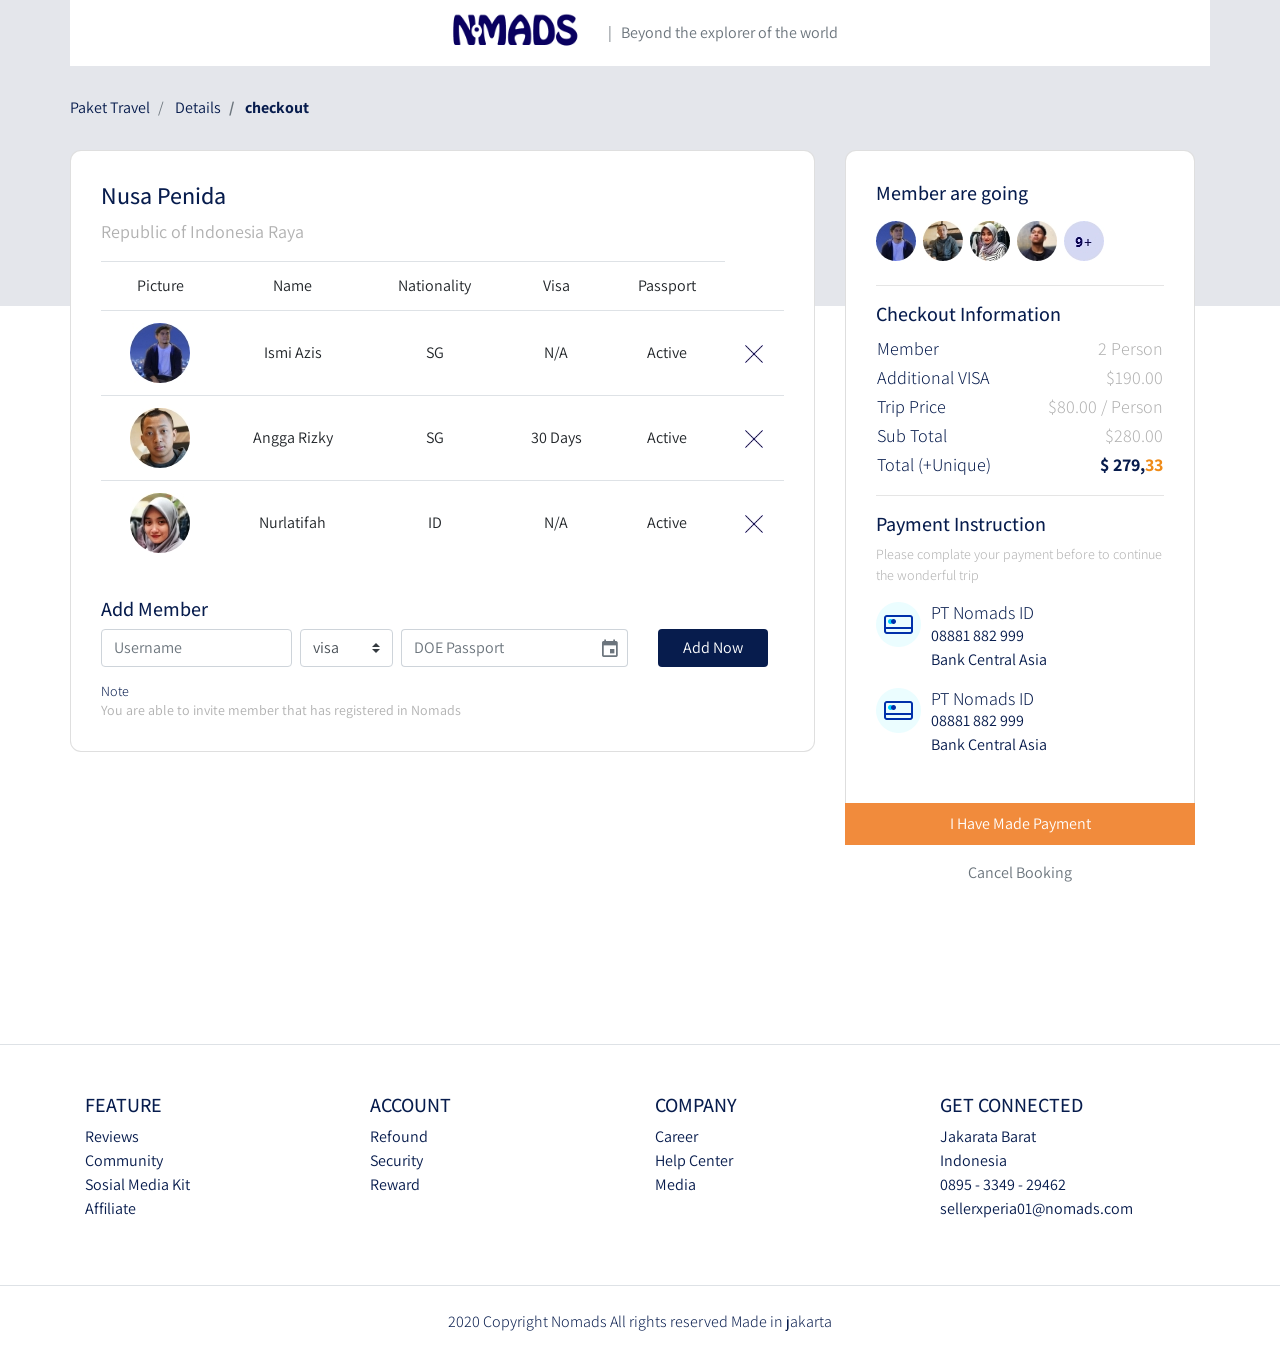
==== checkout.html @ ca906f4d "Template responsive travel dengan bootstrap" ====
<!DOCTYPE html>
<html lang="en">
<head>
    <meta charset="UTF-8">
    <meta name="viewport" content="width=device-width, initial-scale=1.0">
    <title>Document</title>

    <link rel="stylesheet" href="frontend/libraries/bootstrap/css/bootstrap.css">
    <link rel="stylesheet" href="frontend/libraries/xzoom/xzoom.css">
    <link rel="stylesheet" href="frontend/libraries/gijgo/css/gijgo.min.css">
    <link href="https://fonts.googleapis.com/css2?family=Assistant:wght@200;300;400;600;700;800&display=swap" rel="stylesheet">
    <link href="https://fonts.googleapis.com/css2?family=Playfair+Display:ital,wght@0,400;0,500;0,600;0,700;0,800;0,900;1,400;1,500;1,700;1,800;1,900&display=swap" rel="stylesheet">
    <link rel="stylesheet" href="frontend/styles/main.css">


</head>
<body>
   <!--navigasi  -->
    <div class="container">
    	<!-- logo -->
        <nav class="row navbar navbar-expand-lg navbar-light bg-white">
            <div class="navbar-nav ml-auto mr-auto mr-sm-auto mr-lg-0 mr-md-auto">
                <a href="index.html" class="navbar-brand">
                    <img src="frontend/images/Logo.png" alt="">
                </a>
            </div>
            <ul class="navbar-nav mr-auto d-none d-lg-block">
                <li>
                    <span class="text-muted">
                        | &nbsp; Beyond the explorer of the world
                    </span>
                </li>
            </ul>
        </nav>
    </div>
    
    <main>
        <section class="section-details-header"></section>
        <section class="section-details-content">
          <div class="container">
            <div class="row">
              <div class="col p-0">
                 <nav>
                   <ol class="breadcrumb">
                     <li class="breadcrumb-item">
                        Paket Travel
                    </li>
                    <li class="breadcrumb-item">
                        Details
                    </li>
                    <li class="breadcrumb-item active">
                        checkout
                    </li>
                  </ol>    
                </nav>
              </div>
            </div>
            <div class="row">
                <div class="col-lg-8 pl-lg-0">
                    <div class="card card-details">
                        <h1>Nusa Penida</h1>
                        <p>
                            Republic of Indonesia Raya
                        </p>
                        <div class="attendee">
                            <table class="table table-responsive-sm text-center">
                                <thead>
                                    <tr>
                                        <td>Picture</td>
                                        <td>Name</td>
                                        <td>Nationality</td>
                                        <td>Visa</td>
                                        <td>Passport</td>
                                    </tr>
                                </thead>
                                <tbody>
                                    <tr>
                                        <td>
                                            <img src="frontend/images/checkout-1.jpg" height="60">
                                        </td>
                                        <td class="align-middle">
                                            Ismi Azis
                                        </td>
                                        <td class="align-middle">
                                            SG
                                        </td>
                                        <td class="align-middle">
                                            N/A
                                        </td>
                                        <td class="align-middle">
                                            Active
                                        </td>
                                        <td class="align-middle">
                                            <a href="#">
                                                <img src="frontend/images/remove.jpg" >
                                            </a>
                                        </td>
                                    </tr>

                                    <tr>
                                        <td>
                                            <img src="frontend/images/checkout-2.jpg" height="60">
                                        </td>
                                        <td class="align-middle">
                                            Angga Rizky
                                        </td>
                                        <td class="align-middle">
                                            SG
                                        </td>
                                        <td class="align-middle">
                                            30 Days
                                        </td>
                                        <td class="align-middle">
                                            Active
                                        </td>
                                        <td class="align-middle">
                                            <a href="#">
                                                <img src="frontend/images/remove.jpg" >
                                            </a>
                                        </td>
                                    </tr>

                                    <tr>
                                        <td>
                                            <img src="frontend/images/checkout-3.jpg" height="60">
                                        </td>
                                        <td class="align-middle">
                                            Nurlatifah
                                        </td>
                                        <td class="align-middle">
                                            ID
                                        </td>
                                        <td class="align-middle">
                                            N/A
                                        </td>
                                        <td class="align-middle">
                                            Active
                                        </td>
                                        <td class="align-middle">
                                            <a href="#">
                                                <img src="frontend/images/remove.jpg" >
                                            </a>
                                        </td>
                                    </tr>
                                </tbody>
                            </table>
                        </div>
                        <div class="member mt-3">
                            <h2>Add Member</h2>
                            <form  class="form-inline">
                                <label for="inputUsername" class="sr-only">Name</label>
                                <input type="text" class="form-control mb-2 mr-sm-2" id="inputUsername" placeholder="Username">

                                <label for="inputUsername" class="sr-only">Visa</label>
                                <select name="inputVisa" id="inputVisa" class="custom-select mb-2 mr-sm-2">
                                    <option value="visa" selected>visa</option>
                                    <option value="visa">30 Days</option>
                                    <option value="visa">N/A</option>
                                </select>

                                <label for="doePassport" class="sr-only">DOE Passport</label>
                                <div class="input-group mb-2 mr-sm-2">
                                    <input 
                                      type="text"
                                      class="form-control datepicker"
                                      id="doePassport"
                                      placeholder="DOE Passport"
                                    />
                                </div>

                                <button type="submit" class="btn btn-add-now mb-2 px-4"> Add Now</button>
                            </form>
                            <h3 class="mt-2 mb-0">Note</h3>
                            <p class="disclaimer mb-0">You are able to invite member that has registered in Nomads</p>
                        </div>   
                    </div>
                </div>

                <div class="col-lg-4">
                    <div class="card card-details card-right">
                        <h2>Member are going</h2>
                        <div class="members my-2">
                            <img
                                src="frontend/images/member-1.jpg" alt="" class="member-image mr-1"
                            />
                            <img
                                src="frontend/images/member-2.jpg" alt="" class="member-image mr-1"
                            />
                            <img
                                src="frontend/images/member-3.jpg" alt="" class="member-image mr-1"
                            />
                            <img
                                src="frontend/images/member-4.jpg" alt="" class="member-image mr-1"
                            />
                            <img
                                src="frontend/images/member-5.jpg" alt="" class="member-image mr-1"
                            />
                        </div>
                        
                        <hr>
                        <h2>Checkout Information</h2>
                        <table class="trip-informations">
                            <tr>
                                <th width="50%">Member</th>
                                <td width="50%" class="text-right">
                                    2 Person
                                </td>
                            </tr>
                            <tr>
                                <th width="50%">Additional VISA</th>
                                <td width="50%" class="text-right">
                                    $190.00
                                </td>
                            </tr>
                            <tr>
                                <th width="50%">Trip Price</th>
                                <td width="50%" class="text-right">
                                    $80.00 / Person
                                </td>
                            </tr>
                            <tr>
                                <th width="50%">Sub Total</th>
                                <td width="50%" class="text-right">
                                    $280.00
                                </td>
                            </tr>
                            <tr>
                                <th width="50%">Total (+Unique)</th>
                                <td width="50%" class="text-right text-total">
                                    <span class="text-blue">$ 279,</span><span class="text-orange">33</span>
                                </td>
                            </tr>
                        </table>
                        <hr>
                        <h2>Payment Instruction</h2>
                        <p class="payment-intructions">
                            Please complate your payment before to continue the wonderful trip
                        </p>
                        <div class="bank">
                            <div class="bank-item pb-3">
                                <img src="frontend/images/ic_bank.png" alt="" class="bank-image">
                                <div class="description">
                                    <h3>PT Nomads ID</h3>
                                    <p>
                                        08881 882 999
                                        <br>
                                        Bank Central Asia
                                    </p>
                                </div>
                                <div class="clearfix"></div>
                            </div>
                        </div>
                        <div class="bank">
                            <div class="bank-item pb-3">
                                <img src="frontend/images/ic_bank.png" alt="" class="bank-image">
                                <div class="description">
                                    <h3>PT Nomads ID</h3>
                                    <p>
                                        08881 882 999
                                        <br>
                                        Bank Central Asia
                                    </p>
                                </div>
                                <div class="clearfix"></div>
                            </div>
                        </div>
                    </div>
                    <div class="join-container">
                        <a href="success.html" class="btn btn-block btn-join-now mt-3 py-2">
                            I Have Made Payment
                        </a>
                    </div>
                    <div class="text-center mt-3">
                        <a href="details.html" class="text-muted">
                            Cancel Booking
                        </a>
                    </div>
                </div>
            </div>
          </div>
        </section>
        


    </main>

    <footer class="section-footer mt-5 mb-4 border-top">
      <div class="container pt-5 pb-5">
        <div class="row justify-content-center">
          <div class="col-12">
            <div class="row">
              <div class="col-12 col-lg-3">
                <h5>FEATURE</h5>
                <ul class="list-unstyled">
                  <li><a href="#">Reviews</a></li>
                  <li><a href="#">Community</a></li>
                  <li><a href="#">Sosial Media Kit</a></li>
                  <li><a href="#">Affiliate</a></li>
                </ul>
              </div>

              <div class="col-12 col-lg-3">
                <h5>ACCOUNT</h5>
                <ul class="list-unstyled">
                  <li><a href="#">Refound</a></li>
                  <li><a href="#">Security</a></li>
                  <li><a href="#">Reward</a></li>
                </ul>
              </div>

              <div class="col-12 col-lg-3">
                <h5>COMPANY</h5>
                <ul class="list-unstyled">
                  <li><a href="#">Career</a></li>
                  <li><a href="#">Help Center</a></li>
                  <li><a href="#">Media</a></li>
                </ul>
              </div>

              <div class="col-12 col-lg-3">
                <h5>GET CONNECTED</h5>
                <ul class="list-unstyled">
                  <li><a href="#">Jakarata Barat</a></li>
                  <li><a href="#">Indonesia</a></li>
                  <li><a href="#">0895 - 3349 - 29462</a></li>
                  <li><a href="#">sellerxperia01@nomads.com</a></li>
                </ul>
              </div>
            </div>
          </div>
        </div>
      </div>
      <div class="container-fluid">
        <div class="row border-top justify-content-center align-items-center pt-4">
          <div class="col-auto text-grey-500 font-weight-light">
            2020 Copyright Nomads All rights reserved Made in jakarta
          </div>
        </div>
      </div>
    </footer>


    <script src="frontend/libraries/jquery/jquery-3.4.1.min.js"></script>
    <script src="frontend/libraries/bootstrap/js/bootstrap.js"></script>
    <script src="frontend/libraries/retina/retina.min.js"></script>
    <script src="frontend/libraries/xzoom/xzoom.min.js"></script>
    <script src="frontend/libraries/gijgo/js/gijgo.min.js"></script>
    <script>
        $(document).ready(function(){
          $(".xzoom, .xzoom-gallery").xzoom({
              zoomWidth :500,
              title: false,
              tint: '#333',
              xoffset: 15
          });

          $('.datepicker').datepicker({
              uiLibrary: 'bootstrap4',
              icon : {
                  rightIcon: '<img src="frontend/images/icon_date.png"/>'
              }
          });
        });
    </script>
</body>
</html>
---- frontend/libraries/xzoom/xzoom.css ----
/* Compatibility styles for frameworks like bootstrap, foundation e.t.c */
.xzoom-source img, .xzoom-preview img, .xzoom-lens img {
  display: block;
  max-width: none;
  max-height: none;
  -webkit-transition: none;
  -moz-transition: none;
  -o-transition: none;
  transition: none;
}
/* --------------- */

/* xZoom Styles below */
.xzoom-container { 
  display: inline-block;
}

.xzoom-thumbs {
  text-align: center;
  margin-bottom: 10px;
}

.xzoom { 
  -webkit-box-shadow: 0px 0px 5px 0px rgba(0,0,0,0.5);
  -moz-box-shadow: 0px 0px 5px 0px rgba(0,0,0,0.5);
  box-shadow: 0px 0px 5px 0px rgba(0,0,0,0.5);  
}
.xzoom2, .xzoom3, .xzoom4, .xzoom5 {
  -webkit-box-shadow: 0px 0px 5px 0px rgba(0,0,0,0.5);
  -moz-box-shadow: 0px 0px 5px 0px rgba(0,0,0,0.5);
  box-shadow: 0px 0px 5px 0px rgba(0,0,0,0.5);
}

/* Thumbs */
.xzoom-gallery, .xzoom-gallery2, .xzoom-gallery3, .xzoom-gallery4, .xzoom-gallery5 {
  border: 1px solid #cecece;
  margin-left: 5px;
  margin-bottom: 10px;
}

.xzoom-source, .xzoom-hidden {
  display: block;
  position: static;
  float: none;
  clear: both;
}

/* Everything out of border is hidden */
.xzoom-hidden {
  overflow: hidden;
}

/* Preview */
.xzoom-preview {
  border: 1px solid #888;
  background: #2f4f4f;
  box-shadow: -0px -0px 10px rgba(0,0,0,0.50);
}

/* Lens */
.xzoom-lens {
  border: 1px solid #555;
  box-shadow: -0px -0px 10px rgba(0,0,0,0.50);
  cursor: crosshair;
}

/* Loading */
.xzoom-loading {
  background-position: center center;
  background-repeat: no-repeat;
  border-radius: 100%;
  opacity: .7;
  background: url(../images/xloading.gif);
  width: 48px;
  height: 48px;
}

/* Additional class that applied to thumb when it is active */
.xactive {
  -webkit-box-shadow: 0px 0px 3px 0px rgba(74,169,210,1);
  -moz-box-shadow: 0px 0px 3px 0px rgba(74,169,210,1);
  box-shadow: 0px 0px 3px 0px rgba(74,169,210,1); 
  border: 1px solid #4aaad2;
}

/* Caption */
.xzoom-caption {
  position: absolute;
  bottom: -43px;
  left: 0;
  background: #000;
  width: 100%;
  text-align: left;
}

.xzoom-caption span {
  color: #fff;
  font-family: Arial, sans-serif;
  display: block;
  font-size: 0.75em;
  font-weight: bold;
  padding: 10px;
}
---- frontend/libraries/gijgo/css/gijgo.min.css ----
.gj-button-md,.gj-text-align-center{text-align:center}.gj-button-md,.gj-modal{overflow:hidden;outline:0}.gj-button-md,.gj-button-md-group{position:relative;vertical-align:middle}.gj-button,.gj-button-md,.gj-cursor-pointer{cursor:pointer}.gj-button{background-color:#f5f5f5;border:1px solid #ddd;color:#000;border-radius:3px;padding:6px 10px}.gj-unselectable{-webkit-touch-callout:none;-webkit-user-select:none;-khtml-user-select:none;-moz-user-select:none;-ms-user-select:none;user-select:none}.gj-row{display:-webkit-box;display:-ms-flexbox;display:flex;-ms-flex-wrap:wrap;flex-wrap:wrap}.gj-margin-left-5{margin-left:5px}.gj-margin-left-10{margin-left:10px}.gj-width-full{width:100%}.gj-font-size-16{font-size:16px}.gj-hidden{display:none}.gj-button-md{background:0 0;border:none;border-radius:2px;color:rgba(0,0,0,.87);height:36px;margin:0;min-width:64px;padding:0 16px;display:inline-block;font-family:Roboto,Helvetica,Arial,sans-serif;font-size:1rem;font-weight:500;text-transform:uppercase;letter-spacing:0;will-change:box-shadow;transition:box-shadow .2s cubic-bezier(.4,0,1,1),background-color .2s cubic-bezier(.4,0,.2,1),color .2s cubic-bezier(.4,0,.2,1);text-decoration:none;line-height:36px;-webkit-user-select:none;-moz-user-select:none;-ms-user-select:none;user-select:none}.gj-button-md:hover{background-color:rgba(158,158,158,.2)}.gj-button-md:disabled{color:rgba(0,0,0,.26);background:0 0}.gj-button-md .gj-icon,.gj-button-md .material-icons{vertical-align:middle}.gj-button-md.gj-button-md-icon{width:24px;height:31px;min-width:24px;padding:0;display:table}ul.gj-list-bootstrap li [data-role=image],ul.gj-list-md li [data-role=checkbox],ul.gj-list-md li [data-role=image]{height:24px;width:24px}.gj-button-md.gj-button-md-icon .gj-icon,.gj-button-md.gj-button-md-icon .material-icons{display:table-cell;margin-right:0;width:24px;height:24px}.gj-button-md.active{background-color:rgba(158,158,158,.4)}.gj-button-md-group{display:inline-block}.gj-textbox-md{border:none;border-bottom:1px solid rgba(0,0,0,.42);display:block;font-family:Helvetica,Arial,sans-serif;font-size:16px;line-height:16px;padding:4px 0;margin:0;width:100%;background:0 0;text-align:left;color:rgba(0,0,0,.87)}.gj-textbox-md:active,.gj-textbox-md:focus{border-bottom:2px solid rgba(0,0,0,.42);outline:0}.gj-textbox-md::placeholder{color:#8e8e8e}.gj-textbox-md:-ms-input-placeholder{color:#8e8e8e}.gj-textbox-md::-ms-input-placeholder{color:#8e8e8e}.gj-md-spacer-24{min-width:24px;width:24px;display:inline-block}.gj-md-spacer-32{min-width:32px;width:32px;display:inline-block}.gj-modal{position:fixed;top:0;right:0;bottom:0;left:0;z-index:1203;display:none;-webkit-overflow-scrolling:touch;background-color:rgba(0,0,0,.54118);transition:.2s ease opacity;will-change:opacity}ul.gj-list li [data-role=wrapper]{display:table;width:100%}ul.gj-list li [data-role=checkbox],ul.gj-list li [data-role=image]{display:table-cell;vertical-align:middle;text-align:center}ul.gj-list li [data-role=display]{display:table-cell;vertical-align:middle;cursor:pointer}ul.gj-list li [data-role=display]:empty:before{content:"\200b"}ul.gj-list-bootstrap{padding-left:0;margin-bottom:0}ul.gj-list-bootstrap li{padding:0}ul.gj-list-bootstrap li [data-role=wrapper]{padding:0 10px}ul.gj-list-bootstrap li [data-role=checkbox]{width:24px;padding:3px}ul.gj-list-bootstrap li [data-role=display]{padding:8px 0 8px 4px}.list-group-item.active ul li,.list-group-item.active:focus ul li,.list-group-item.active:hover ul li{text-shadow:none;color:initial}ul.gj-list-md{padding:0;list-style:none;line-height:24px;letter-spacing:0;color:#616161}.gj-picker-md,ul.gj-list-md li{font-family:Roboto,Helvetica,Arial,sans-serif;font-size:16px;font-weight:400;letter-spacing:.04em;line-height:1}ul.gj-list-md li{display:list-item;list-style-type:none;padding:0;min-height:unset;box-sizing:border-box;align-items:center;cursor:default;overflow:hidden;-webkit-flex-direction:row;-ms-flex-direction:row;flex-direction:row;-webkit-flex-wrap:nowrap;-ms-flex-wrap:nowrap;flex-wrap:nowrap}ul.gj-list-md li [data-role=display]{padding:8px 0 8px 5px;order:0;flex-grow:2;text-decoration:none;box-sizing:border-box;align-items:center;text-align:left;color:rgba(0,0,0,.87)}ul.gj-list-md li.disabled>[data-role=wrapper]>[data-role=display]{color:#9E9E9E}.gj-list-md-active{background:#e0e0e0;color:#3f51b5}.gj-picker{position:absolute;z-index:1203;background-color:#fff}.gj-picker .selected{color:#fff}.gj-picker-md{color:rgba(0,0,0,.87);border:1px solid #E0E0E0}.gj-modal .gj-picker-md{border:0}.gj-picker-md [role=header]{color:rgba(255,255,255,.54);display:flex;background:#2196f3;align-items:baseline;user-select:none;justify-content:center}.gj-picker-md [role=footer]{float:right;padding:10px}.gj-picker-md [role=footer] button.gj-button-md{color:#2196f3;font-weight:700;font-size:13px}.gj-picker-bootstrap{border:1px solid #E0E0E0}.gj-picker-bootstrap .selected{color:#888}.gj-picker-bootstrap [role=header]{background:#eee;color:#AAA}@font-face{font-family:gijgo-material;src:url(../fonts/gijgo-material.eot?235541);src:url(../fonts/gijgo-material.eot?235541#iefix) format('embedded-opentype'),url(../fonts/gijgo-material.ttf?235541) format('truetype'),url(../fonts/gijgo-material.woff?235541) format('woff'),url(../fonts/gijgo-material.svg?235541#gijgo-material) format('svg');font-weight:400;font-style:normal}.gj-icon{font-family:gijgo-material!important;font-size:24px;speak:none;font-style:normal;font-weight:400;font-variant:normal;text-transform:none;line-height:1;letter-spacing:0;-webkit-font-feature-settings:"liga";-moz-font-feature-settings:"liga=1";-moz-font-feature-settings:"liga";-ms-font-feature-settings:"liga" 1;font-feature-settings:"liga";-webkit-font-variant-ligatures:discretionary-ligatures;font-variant-ligatures:discretionary-ligatures;-webkit-font-smoothing:antialiased;-moz-osx-font-smoothing:grayscale}.gj-icon.undo:before{content:"\e900"}.gj-icon.vertical-align-top:before{content:"\e901"}.gj-icon.vertical-align-center:before{content:"\e902"}.gj-icon.vertical-align-bottom:before{content:"\e903"}.gj-icon.arrow-dropup:before{content:"\e904"}.gj-icon.clock:before{content:"\e905"}.gj-icon.refresh:before{content:"\e906"}.gj-icon.last-page:before{content:"\e907"}.gj-icon.first-page:before{content:"\e908"}.gj-icon.cancel:before{content:"\e909"}.gj-icon.clear:before{content:"\e90a"}.gj-icon.check-circle:before{content:"\e90b"}.gj-icon.delete:before{content:"\e90c"}.gj-icon.arrow-upward:before{content:"\e90d"}.gj-icon.arrow-forward:before{content:"\e90e"}.gj-icon.arrow-downward:before{content:"\e90f"}.gj-icon.arrow-back:before{content:"\e910"}.gj-icon.list-numbered:before{content:"\e911"}.gj-icon.list-bulleted:before{content:"\e912"}.gj-icon.indent-increase:before{content:"\e913"}.gj-icon.indent-decrease:before{content:"\e914"}.gj-icon.redo:before{content:"\e915"}.gj-icon.align-right:before{content:"\e916"}.gj-icon.align-left:before{content:"\e917"}.gj-icon.align-justify:before{content:"\e918"}.gj-icon.align-center:before{content:"\e919"}.gj-icon.strikethrough:before{content:"\e91a"}.gj-icon.italic:before{content:"\e91b"}.gj-icon.underlined:before{content:"\e91c"}.gj-icon.bold:before{content:"\e91d"}.gj-icon.arrow-dropdown:before{content:"\e91e"}.gj-icon.done:before{content:"\e91f"}.gj-icon.pencil:before{content:"\e920"}.gj-icon.minus:before{content:"\e921"}.gj-icon.plus:before{content:"\e922"}.gj-icon.chevron-up:before{content:"\e923"}.gj-icon.chevron-right:before{content:"\e924"}.gj-icon.chevron-down:before{content:"\e925"}.gj-icon.chevron-left:before{content:"\e926"}.gj-icon.event:before{content:"\e927"}.gj-draggable{cursor:move}.gj-resizable-handle{position:absolute;font-size:.1px;display:block;-ms-touch-action:none;touch-action:none;z-index:1203}.gj-dialog-bootstrap [data-role=title],.gj-dialog-bootstrap4 [data-role=title]{display:inline}.gj-dialog-bootstrap,.gj-dialog-bootstrap4,.gj-dialog-md{z-index:1202;overflow:hidden}.gj-resizable-n{cursor:n-resize;height:7px;width:100%;top:-5px;left:0}.gj-resizable-e{cursor:e-resize;width:7px;right:-5px;top:0;height:100%}.gj-resizable-s{cursor:s-resize;height:7px;width:100%;bottom:-5px;left:0}.gj-resizable-w{cursor:w-resize;width:7px;left:-5px;top:0;height:100%}.gj-resizable-se{cursor:se-resize;width:12px;height:12px;right:1px;bottom:1px}.gj-resizable-sw{cursor:sw-resize;width:9px;height:9px;left:-5px;bottom:-5px}.gj-resizable-nw{cursor:nw-resize;width:9px;height:9px;left:-5px;top:-5px}.gj-resizable-ne{cursor:ne-resize;width:9px;height:9px;right:-5px;top:-5px}.gj-dialog-footer{position:absolute;bottom:0;width:100%;margin-top:0}.gj-dialog-scrollable [data-role=body]{overflow-x:hidden;overflow-y:scroll}.gj-dialog-bootstrap [data-role=close]{line-height:1.42857143}.gj-dialog-bootstrap4 [data-role=close]{line-height:1.5}.gj-dialog-md{background-color:#FFF;border:none;box-shadow:0 11px 15px -7px rgba(0,0,0,.2),0 24px 38px 3px rgba(0,0,0,.14),0 9px 46px 8px rgba(0,0,0,.12);box-sizing:border-box;position:relative;display:-webkit-box;display:-webkit-flex;display:-ms-flexbox;display:flex;-webkit-box-orient:vertical;-webkit-box-direction:normal;-webkit-flex-direction:column;-ms-flex-direction:column;flex-direction:column;-webkit-background-clip:padding-box;background-clip:padding-box;outline:0}.gj-dialog-md-header{padding:24px 24px 0;font-family:Roboto,Helvetica,Arial,sans-serif}.gj-dialog-md-title{margin:0;font-weight:400;display:inline;line-height:28px;font-size:20px}.gj-dialog-md-close{-webkit-appearance:none;padding:0;cursor:pointer;background:0 0;border:0;float:right;line-height:28px;font-size:28px}.gj-dialog-md-body{padding:20px 24px 24px;color:rgba(0,0,0,.54);font-family:Helvetica,Arial,sans-serif;font-size:14px;font-weight:400;line-height:20px}.gj-dialog-md-footer{padding:8px 8px 8px 24px;display:-webkit-flex;display:-ms-flexbox;display:flex;-webkit-flex-direction:row-reverse;-ms-flex-direction:row-reverse;flex-direction:row-reverse;-webkit-flex-wrap:wrap;-ms-flex-wrap:wrap;flex-wrap:wrap;box-sizing:border-box}.gj-dialog-md-footer>:first-child{margin-right:0}.gj-dialog-md-footer>*{margin-right:8px;height:36px}DIV.gj-grid-wrapper{margin:auto;position:relative;clear:both;z-index:1}TABLE.gj-grid{margin:auto;border-collapse:collapse;width:100%;table-layout:fixed}TABLE.gj-grid THEAD TH [data-role=selectAll]{margin:auto}table.gj-grid-bootstrap thead th [data-role=sorticon],table.gj-grid-md thead th [data-role=sorticon]{margin-left:5px}TABLE.gj-grid THEAD TH [data-role=title],TABLE.gj-grid THEAD TH [data-role=sorticon]{display:inline-block}TABLE.gj-grid THEAD TH{overflow:hidden;text-overflow:ellipsis}TABLE.gj-grid.autogrow-header-row THEAD TH{overflow:auto;text-overflow:initial;white-space:pre-wrap;-ms-word-break:break-word;word-break:break-word}TABLE.gj-grid>tbody>tr>td{overflow:hidden;position:relative}table.gj-grid tbody div[data-role=display]{vertical-align:middle;text-indent:0;white-space:pre-wrap;-ms-word-break:break-word;word-break:break-word}table.gj-grid.fixed-body-rows tbody div[data-role=display]{overflow:hidden;text-overflow:ellipsis;white-space:nowrap;-ms-word-break:initial;word-break:initial}table.gj-grid tfoot DIV[data-role=display]{vertical-align:middle;text-indent:0;display:flex}TABLE.gj-grid .fa{padding:2px}TABLE.gj-grid>tbody>tr>td>div{padding:2px;overflow:hidden}DIV.gj-grid-wrapper DIV.gj-grid-loading-cover{background:#BBB;opacity:.5;position:absolute;vertical-align:middle}DIV.gj-grid-wrapper DIV.gj-grid-loading-text{position:absolute;font-weight:700}table.gj-grid-bootstrap thead th{background-color:#f5f5f5;vertical-align:middle}table.gj-grid-bootstrap thead th [data-role=sorticon] i.gj-icon,table.gj-grid-bootstrap thead th [data-role=sorticon] i.material-icons{position:absolute;font-size:20px;top:15px}table.gj-grid-bootstrap tbody tr td div[data-role=display]{padding:0}.gj-grid-bootstrap-4 .gj-checkbox-bootstrap{display:inline-block;padding-top:2px}.gj-grid-bootstrap-4 tbody tr.active{background-color:rgba(0,0,0,.075)}.gj-grid-md{position:relative;border:1px solid #e0e0e0;border-collapse:collapse;white-space:nowrap;font-size:13px;font-family:Roboto,Helvetica,Arial,sans-serif;background-color:#fff}.gj-grid-md td:first-of-type,.gj-grid-md th:first-of-type{padding-left:24px}.gj-grid-md td,.gj-grid-md th{padding:12px 18px;position:relative;box-sizing:border-box}.gj-grid-md th{vertical-align:bottom;font-weight:700;line-height:31px;letter-spacing:0;height:56px;font-size:12px;color:rgba(0,0,0,.54);text-align:right}.gj-grid-md td{height:48px;border-top:1px solid #e0e0e0;border-bottom:1px solid #e0e0e0;text-align:left;color:rgba(0,0,0,.87)}.gj-grid-bootstrap tbody tr.gj-grid-top-border td,.gj-grid-md tbody tr.gj-grid-top-border td{border-top:2px solid #777}.gj-grid-bootstrap tbody tr.gj-grid-bottom-border td,.gj-grid-md tbody tr.gj-grid-bottom-border td{border-bottom:2px solid #777}.gj-grid-md tbody tr{position:relative;height:48px;transition-duration:.28s;transition-timing-function:cubic-bezier(.4,0,.2,1);transition-property:background-color}.gj-grid-md tbody tr:hover{background-color:#EEE}.gj-grid-md tbody tr.gj-grid-md-select{background-color:#F5F5F5}table.gj-grid-md thead th [data-role=sorticon] i.gj-icon,table.gj-grid-md thead th [data-role=sorticon] i.material-icons{position:absolute;font-size:16px;top:19px}table.gj-grid-md thead th.gj-grid-select-all{padding-bottom:3px}@media only all{td.display-1120,td.display-320,td.display-480,td.display-640,td.display-800,td.display-960,th.display-1120,th.display-320,th.display-480,th.display-640,th.display-800,th.display-960{display:none}}@media screen and (min-width:20em){TABLE.gj-grid-bootstrap td.display-320,TABLE.gj-grid-bootstrap th.display-320{display:table-cell}}@media screen and (min-width:30em){TABLE.gj-grid-bootstrap td.display-480,TABLE.gj-grid-bootstrap th.display-480{display:table-cell}}@media screen and (min-width:40em){TABLE.gj-grid-bootstrap td.display-640,TABLE.gj-grid-bootstrap th.display-640{display:table-cell}}@media screen and (min-width:50em){TABLE.gj-grid-bootstrap td.display-800,TABLE.gj-grid-bootstrap th.display-800{display:table-cell}}@media screen and (min-width:60em){TABLE.gj-grid-bootstrap td.display-960,TABLE.gj-grid-bootstrap th.display-960{display:table-cell}}@media screen and (min-width:70em){TABLE.gj-grid-bootstrap td.display-1120,TABLE.gj-grid-bootstrap th.display-1120{display:table-cell}}.gj-grid-md tfoot tr th{padding-right:14px}.gj-grid-md tfoot tr[data-role=pager] .gj-grid-mdl-pager-label{padding-left:5px;padding-right:5px}.gj-grid-md tfoot tr[data-role=pager] .gj-dropdown-md{margin-left:12px}.gj-grid-md tfoot tr[data-role=pager] .gj-dropdown-md [role=presenter]{font-size:12px;font-weight:700;color:rgba(0,0,0,.54)}.gj-grid-md tfoot tr[data-role=pager] .gj-dropdown-md [role=presenter] [role=display]{text-align:right}.gj-grid-md tfoot tr[data-role=pager] .gj-grid-md-limit-select{margin-left:10px;font-size:12px;font-weight:700;color:rgba(0,0,0,.54)}.gj-grid-bootstrap tfoot tr[data-role=pager] th{line-height:30px;background-color:#f5f5f5}.gj-grid-bootstrap tfoot tr[data-role=pager] th>div>button,.gj-grid-bootstrap tfoot tr[data-role=pager] th>div>div{margin-right:5px}.gj-grid-bootstrap-4 tfoot tr[data-role=pager] th>div button{height:34px}.gj-grid-bootstrap-4 tfoot tr[data-role=pager] th div .gj-dropdown-bootstrap-4 .gj-dropdown-expander-mi .gj-icon{top:5px}.gj-grid-bootstrap-3 tfoot tr[data-role=pager] th>div>input{margin-right:5px;width:40px;text-align:right;display:inline-block;font-weight:700}.gj-grid-bootstrap-4 tfoot tr[data-role=pager] th>div>div.input-group{width:40px}.gj-grid-bootstrap-4 tfoot tr[data-role=pager] th>div>div.input-group input{text-align:right;font-weight:700;height:34px;padding-top:2px;padding-bottom:6px}.gj-grid-bootstrap tfoot tr[data-role=pager] th>div>select{display:inline-block;margin-right:5px;width:60px}.gj-grid-bootstrap tfoot tr[data-role=pager] th .gj-dropdown-bootstrap .gj-list-bootstrap [data-role=display]{line-height:14px}.gj-grid-bootstrap tfoot tr[data-role=pager] th .gj-dropdown-bootstrap [role=presenter] [role=display]{font-weight:700}.gj-grid-bootstrap tfoot tr[data-role=pager] th .gj-dropdown-bootstrap-3 [role=presenter]{padding:2px 8px}.gj-grid-bootstrap tfoot tr[data-role=pager] th .gj-dropdown-bootstrap-4 [role=presenter]{padding:1px 8px}.gj-grid thead tr th div.gj-grid-column-resizer-wrapper{position:relative;width:100%;height:0;top:0;left:0;padding:0}span.gj-grid-column-resizer{position:absolute;right:0;width:10px;top:-100px;height:300px;z-index:1203;cursor:e-resize}.gj-grid-resize-cursor{cursor:e-resize}.gj-grid-md tbody tr td.gj-grid-left-border,.gj-grid-md thead tr th.gj-grid-left-border{border-left:3px solid #777}.gj-grid-md tbody tr td.gj-grid-right-border,.gj-grid-md thead tr th.gj-grid-right-border{border-right:3px solid #777}.gj-grid-bootstrap tbody tr td.gj-grid-left-border,.gj-grid-bootstrap thead tr th.gj-grid-left-border{border-left:5px solid #ddd}.gj-grid-bootstrap tbody tr td.gj-grid-right-border,.gj-grid-bootstrap thead tr th.gj-grid-right-border{border-right:5px solid #ddd}.gj-dirty{position:absolute;top:0;left:0;border-style:solid;border-width:3px;border-color:red transparent transparent red;padding:0;overflow:hidden;vertical-align:top}.gj-grid-md tbody tr td.gj-grid-management-column{padding:3px}.gj-grid-md tbody tr td[data-mode=edit]{padding:0 18px}.gj-grid-bootstrap tbody tr td[data-mode=edit],.gj-grid-bootstrap tbody tr td[data-mode=edit] [data-role=edit],.gj-grid-md tbody .gj-dropdown-md [role=presenter] [role=display]{padding:0}.gj-grid-bootstrap-3 tbody tr td.gj-grid-management-column{padding:3px}.gj-grid-bootstrap-3 tbody tr td[data-mode=edit]{height:38px}.gj-grid-bootstrap-3 tbody tr td[data-mode=edit] [data-role=edit] input[type=text]{height:37px;padding:8px}.gj-grid-bootstrap-3 tbody tr td[data-mode=edit] .gj-dropdown-bootstrap [role=presenter]{border:0;border-radius:0;height:37px;padding-left:8px}.gj-grid-bootstrap-3 tbody tr td[data-mode=edit] .gj-datepicker-bootstrap{height:37px}.gj-grid-bootstrap-3 tbody tr td[data-mode=edit] .gj-datepicker-bootstrap [role=input]{height:37px;border:0;border-radius:0}.gj-grid-bootstrap-3 tbody tr td[data-mode=edit] .gj-datepicker-bootstrap [role=right-icon]{border:0;border-radius:0}.gj-grid-bootstrap-3 tbody tr td[data-mode=edit] .gj-checkbox-bootstrap{display:inline-block;padding-top:10px;height:32px}.gj-grid-bootstrap-4 tbody tr td.gj-grid-management-column{padding:6px}.gj-grid-bootstrap-4 tbody tr td[data-mode=edit] [data-role=edit] input[type=text]{height:48px;padding-left:12px}.gj-grid-bootstrap-4 tbody tr td[data-mode=edit] .gj-dropdown-bootstrap [role=presenter]{border:0;border-radius:0;height:48px;padding-left:12px;font-family:-apple-system,system-ui,BlinkMacSystemFont,"Segoe UI",Roboto,"Helvetica Neue",Arial,sans-serif}.gj-grid-bootstrap-4 tbody tr td[data-mode=edit] .gj-dropdown-bootstrap-4 [role=expander].gj-dropdown-expander-mi .gj-icon,.gj-grid-bootstrap-4 tbody tr td[data-mode=edit] .gj-dropdown-bootstrap-4 [role=expander].gj-dropdown-expander-mi .material-icons{top:13px}.gj-grid-bootstrap-4 tbody tr td[data-mode=edit] .gj-datepicker-bootstrap{height:48px}.gj-grid-bootstrap-4 tbody tr td[data-mode=edit] .gj-datepicker-bootstrap [role=input]{height:48px;border:0;border-radius:0}.gj-grid-bootstrap-4 tbody tr td[data-mode=edit] .gj-datepicker-bootstrap [role=right-icon]{background-color:#fff}.gj-grid-bootstrap-4 tbody tr td[data-mode=edit] .gj-datepicker-bootstrap [role=right-icon] button{border:0;border-radius:0;width:43px;position:relative}.gj-grid-bootstrap-4 tbody tr td[data-mode=edit] .gj-datepicker-bootstrap [role=right-icon] .gj-icon,.gj-grid-bootstrap-4 tbody tr td[data-mode=edit] .gj-datepicker-bootstrap [role=right-icon] .material-icons{top:13px;left:10px;font-size:24px}.gj-grid-bootstrap-4 tbody tr td[data-mode=edit] .gj-checkbox-bootstrap{display:inline-block;padding-top:15px;height:42px}.gj-grid-md thead tr[data-role=filter] th{border-top:1px solid #e0e0e0}div.gj-grid-wrapper div.gj-grid-bootstrap-toolbar{background-color:#f5f5f5;padding:8px;font-weight:700;border:1px solid #ddd}div.gj-grid-wrapper div.gj-grid-bootstrap-4-toolbar{background-color:#f5f5f5;padding:12px;font-weight:700;border:1px solid #ddd}div.gj-grid-wrapper div.gj-grid-md-toolbar{font-weight:700;font-size:24px;font-family:Helvetica,Arial,sans-serif;background-color:#fff;border-top:1px solid #e0e0e0;border-left:1px solid #e0e0e0;border-right:1px solid #e0e0e0;border-bottom:0;border-collapse:collapse;padding:0 18px;line-height:56px}.gj-checkbox-bootstrap,.gj-checkbox-md{min-width:0;font-weight:400;text-align:center;position:relative}table.gj-grid-scrollable tbody{overflow-y:auto;overflow-x:hidden;display:block}table.gj-grid-md.gj-grid-scrollable{border-bottom:0}table.gj-grid-md.gj-grid-scrollable tbody{border-right:1px solid #e0e0e0;border-bottom:1px solid #e0e0e0}table.gj-grid-md.gj-grid-scrollable tfoot{border-bottom:1px solid #e0e0e0}table.gj-grid-bootstrap.gj-grid-scrollable{border-bottom:0}table.gj-grid-bootstrap.gj-grid-scrollable tbody{border-right:1px solid #ddd;border-bottom:1px solid #ddd}table.gj-grid-bootstrap.gj-grid-scrollable tbody tr[data-role=row]:first-child td{border-top:0}table.gj-grid-bootstrap.gj-grid-scrollable tbody tr[data-role=row] td:first-child{border-left:0}table.gj-grid-bootstrap.gj-grid-scrollable tbody tr[data-role=row] td:last-child{border-right:0}table.gj-grid-bootstrap.gj-grid-scrollable tfoot{border-bottom:1px solid #ddd}ul.gj-list li [data-role=spacer]{display:table-cell}ul.gj-list li [data-role=expander]{display:table-cell;vertical-align:middle;text-align:center;cursor:pointer}[data-type=tree] ul li [data-role=expander].gj-tree-font-awesome-expander,[data-type=tree] ul li [data-role=expander].gj-tree-glyphicons-expander,[data-type=tree] ul li [data-role=expander].gj-tree-material-icons-expander{width:24px}[data-type=tree] ul li [data-role=expander].gj-tree-glyphicons-expander .glyphicon{top:4px;height:24px}.gj-tree-bootstrap-3 ul.gj-list-bootstrap li{border:0;border-radius:0;color:#333}.gj-tree-bootstrap-3 ul.gj-list-bootstrap li.active{color:#fff}.gj-tree-bootstrap-3 ul.gj-list-bootstrap li.disabled{color:#777;background-color:#eee}.gj-tree-bootstrap-4 ul.gj-list-bootstrap li{border:0;border-radius:0;color:#212529}.gj-tree-bootstrap-4 ul.gj-list-bootstrap li.active{color:#fff}.gj-tree-bootstrap-4 ul.gj-list-bootstrap li.disabled{color:#868e96}.gj-tree-bootstrap-4 ul.gj-list-bootstrap li ul.gj-list-bootstrap{width:100%}.gj-tree-bootstrap-border ul.gj-list-bootstrap li{border:1px solid #ddd}.gj-tree-bootstrap-border ul.gj-list-bootstrap li ul.gj-list-bootstrap li{border-left:0;border-right:0}.gj-tree-bootstrap-border ul.gj-list-bootstrap li:first-child{border-top-left-radius:4px;border-top-right-radius:4px}.gj-tree-bootstrap-border ul.gj-list-bootstrap li:last-child{border-bottom-left-radius:4px;border-bottom-right-radius:4px}.gj-tree-bootstrap-border ul.gj-list-bootstrap li ul.gj-list-bootstrap li:first-child{border-top-left-radius:0;border-top-right-radius:0}.gj-tree-bootstrap-border ul.gj-list-bootstrap li ul.gj-list-bootstrap li:last-child{border-bottom:0;border-bottom-left-radius:0;border-bottom-right-radius:0}ul.gj-list-bootstrap li [data-role=expander].gj-tree-material-icons-expander{padding-top:8px;padding-bottom:4px}.gj-tree-drag-el,.gj-tree-drag-el li{padding:0;margin:0}ul.gj-list-bootstrap li [data-role=expander].gj-tree-material-icons-expander .gj-icon{width:24px;height:24px}ul.gj-list-md li.disabled>[data-role=wrapper]>[data-role=expander]{color:#9E9E9E}.gj-tree-md-border ul.gj-list-md li{border:1px solid #616161;margin-bottom:-1px}.gj-tree-md-border ul.gj-list-md li ul.gj-list-md li{border-left:0;border-right:0}.gj-tree-md-border ul.gj-list-md li ul.gj-list-md li:last-child{border-bottom:0}.gj-tree-drop-above{border-top:1px solid #000}.gj-tree-bootstrap-3 ul.gj-list-bootstrap li [data-role=wrapper].drop-above,.gj-tree-bootstrap-4 ul.gj-list-bootstrap li [data-role=wrapper].drop-above{border-top:2px solid #000}.gj-tree-drop-below{border-bottom:1px solid #000}.gj-tree-bootstrap-3 ul.gj-list-bootstrap li [data-role=wrapper].drop-below,.gj-tree-bootstrap-4 ul.gj-list-bootstrap li [data-role=wrapper].drop-below{border-bottom:2px solid #000}.gj-tree-drag-el{z-index:1203}.gj-tree-drag-el [data-role=wrapper]{cursor:move;display:table}.gj-tree-drag-el [data-role=indicator]{width:14px;padding:0 3px;display:table-cell;vertical-align:middle;text-align:center}.gj-tree-bootstrap-drag-el li.list-group-item{border:0;background:unset}.gj-tree-bootstrap-drag-el [data-role=indicator],.gj-tree-md-drag-el [data-role=indicator]{width:24px;height:24px;padding:0}.gj-checkbox-bootstrap{font-size:0;margin:0;width:18px;height:18px;display:inline}.gj-checkbox-bootstrap input[type=checkbox]{display:none;margin-bottom:-12px}.gj-checkbox-bootstrap span{background:#fff;display:block;content:" ";width:18px;height:18px;line-height:11px;font-size:11px;padding:2px;color:#555;border:1px solid #CCC;border-radius:3px;transition:box-shadow .2s linear,border-color .2s linear;cursor:pointer;margin:auto}.gj-checkbox-bootstrap input[type=checkbox]:focus+span:before{outline:0;box-shadow:0 0 0 0 #66afe9,0 0 6px rgba(102,175,233,.6);border-color:#66afe9}.gj-datepicker-bootstrap :active,.gj-datepicker-bootstrap :focus,.gj-timepicker-bootstrap :active,.gj-timepicker-bootstrap :focus{box-shadow:none}.gj-checkbox-bootstrap input[type=checkbox][disabled]+span{opacity:.6;cursor:not-allowed}.gj-checkbox-bootstrap.gj-checkbox-bootstrap-4 span{line-height:16px;padding:0}.gj-checkbox-bootstrap-4.gj-checkbox-material-icons input[type=checkbox]:checked+span:after,.gj-checkbox-bootstrap-4.gj-checkbox-material-icons input[type=checkbox]:indeterminate+span:after{font-size:16px}.gj-checkbox-md{font-size:0;margin:0;width:16px;height:16px}.gj-checkbox-md input[type=checkbox]{display:none;margin-bottom:-12px}.gj-checkbox-md span{display:inline-block;box-sizing:border-box;width:16px;height:16px;margin:0;cursor:pointer;overflow:hidden;border:2px solid #616161;border-radius:2px;z-index:2}.gj-checkbox-md input[type=checkbox]:checked+span{border:2px solid #536DFE}.gj-checkbox-md input[type=checkbox]:checked+span:after{color:#FFF;background-color:#536DFE;position:absolute;left:1px;top:-15px}.gj-checkbox-md input[type=checkbox]:indeterminate+span{border:2px solid #616161}.gj-checkbox-md input[type=checkbox]:indeterminate+span:after{color:#616161;position:absolute;left:1px;top:-15px}.gj-checkbox-md input[type=checkbox][disabled]+span{border:2px solid #9E9E9E}.gj-editor-md,.gj-editor-md [role=body]{border:1px solid rgba(158,158,158,.2)}.gj-checkbox-md input[type=checkbox][disabled]+span:after{background-color:#9E9E9E}.gj-checkbox-md input[type=checkbox][disabled]:indeterminate+span:after{color:#FFF}.gj-checkbox-material-icons input[type=checkbox]:checked+span:after{content:"\e91f";font-size:14px;font-weight:700;white-space:pre}.gj-checkbox-material-icons input[type=checkbox]:indeterminate+span:after{content:"\e921";font-size:14px;font-weight:700;white-space:pre}.gj-checkbox-glyphicons input[type=checkbox]:checked+span:after{display:inline-block;font-family:'Glyphicons Halflings';content:"\e013 "}.gj-checkbox-glyphicons input[type=checkbox]:indeterminate+span:after{display:inline-block;font-family:'Glyphicons Halflings';content:"\2212 ";padding-right:1px}.gj-checkbox-fontawesome .fa{font-size:14px}.gj-checkbox-bootstrap.gj-checkbox-fontawesome .fa{line-height:18px}.gj-checkbox-fontawesome input[type=checkbox]:checked+span:before{content:"\f00c "}.gj-checkbox-fontawesome input[type=checkbox]:indeterminate+span:before{content:"\f068 "}.gj-editor [role=body]{overflow:auto;outline:transparent solid 0;box-sizing:border-box}.gj-editor-md{padding:7px;font-family:Roboto,Helvetica,Arial,sans-serif;font-size:14px;font-weight:500;letter-spacing:0}.gj-editor-md [role=toolbar]{margin-bottom:7px}.gj-editor-md [role=toolbar] .gj-button-md{min-width:54px;margin-right:5px}.gj-editor-md [role=toolbar] .gj-button-md .gj-icon{width:24px;height:24px}.gj-editor-bootstrap,.gj-editor-bootstrap [role=body]{border:1px solid #eceeef}.gj-editor-md p{margin:0;padding:0}.gj-editor-md blockquote{font-size:14px}.gj-editor-bootstrap{padding:7px}.gj-editor-bootstrap [role=toolbar]{margin-bottom:7px}.gj-editor-bootstrap [role=toolbar] .btn-group{margin-right:10px}.gj-editor-bootstrap [role=toolbar] button{height:36px}.gj-editor-bootstrap p{margin:0;padding:0}.gj-editor-bootstrap blockquote{font-size:14px}.gj-datepicker-md,.gj-dropdown-md [role=presenter]{font-family:Roboto,Helvetica,Arial,sans-serif;font-size:16px;font-weight:400;letter-spacing:.04em}.gj-dropdown{position:relative;border-collapse:separate}.gj-dropdown [role=presenter]{display:table;cursor:pointer;outline:0;position:relative}.gj-dropdown [role=presenter] [role=display]{display:table-cell;text-align:left;width:100%}.gj-dropdown [role=presenter] [role=expander]{display:table-cell;vertical-align:middle;text-align:center;width:24px;height:24px}.gj-dropdown-md [role=presenter]{line-height:1;color:rgba(0,0,0,.87);padding:0;border:0;border-bottom:1px solid rgba(0,0,0,.42);background:0 0}.gj-dropdown-md [role=presenter]:active,.gj-dropdown-md [role=presenter]:focus{border-bottom:2px solid rgba(0,0,0,.42)}.gj-dropdown-md [role=presenter] [role=display]{padding:4px 0;line-height:18px}.gj-dropdown-md [role=presenter] [role=display] .placeholder{color:#8e8e8e}.gj-dropdown-list-md{position:absolute;top:0;left:0;background-color:#f5f5f5;color:#000;margin:0;z-index:1203}.gj-dropdown-list-md li.active,.gj-dropdown-list-md li:hover{background-color:#eee}.gj-dropdown-bootstrap [role=presenter] [role=display]{padding-right:5px}.gj-dropdown-bootstrap [role=presenter] [role=expander]{padding-left:5px}.gj-dropdown-bootstrap [role=presenter] [role=expander].gj-dropdown-expander-mi{width:24px}.gj-dropdown-bootstrap-3 [role=presenter] [role=display]{line-height:20px}.gj-dropdown-bootstrap-3 [role=presenter] [role=display] .placeholder{color:#9999b3}.gj-dropdown-bootstrap-3 [role=presenter] [role=expander]{width:20px;height:20px}.gj-dropdown-bootstrap-3 [role=presenter] [role=expander].gj-dropdown-expander-mi .gj-icon,.gj-dropdown-bootstrap-3 [role=presenter] [role=expander].gj-dropdown-expander-mi .material-icons{top:5px;right:10px;position:absolute}.gj-dropdown-bootstrap-4 [role=presenter]{border:1px solid #ced4da}.gj-dropdown-bootstrap-4 [role=presenter] [role=display]{line-height:24px}.gj-dropdown-bootstrap-4 [role=presenter] [role=expander].gj-dropdown-expander-mi .gj-icon,.gj-dropdown-bootstrap-4 [role=presenter] [role=expander].gj-dropdown-expander-mi .material-icons{top:7px;right:10px;position:absolute}.gj-dropdown-list-bootstrap{position:absolute;top:32px;left:0;margin:0;z-index:1203}.gj-datepicker [role=input]::-ms-clear{display:none}.gj-datepicker [role=right-icon]{cursor:pointer}.gj-picker div[role=navigator]{display:-webkit-box;display:-ms-flexbox;display:flex;-ms-flex-wrap:wrap;flex-wrap:wrap}.gj-picker div[role=navigator] div{cursor:pointer;position:relative;flex-basis:0;-webkit-box-flex:1;-ms-flex-positive:1;flex-grow:1;max-width:100%}.gj-datepicker-md{line-height:1;color:rgba(0,0,0,.87);position:relative}.gj-datepicker-md [role=right-icon]{position:absolute;right:0;top:0;font-size:24px}.gj-datepicker-md.small .gj-textbox-md{font-size:14px}.gj-datepicker-md.small .gj-icon{font-size:22px}.gj-datepicker-md.large .gj-textbox-md{font-size:18px}.gj-datepicker-md.large .gj-icon{font-size:28px}.gj-picker-md.datepicker [role=header]{padding:20px;display:block}.gj-picker-md.datepicker [role=header] [role=year]{font-size:17px;padding-bottom:5px;cursor:pointer}.gj-picker-md.datepicker [role=header] [role=date]{font-size:36px;cursor:pointer}.gj-picker-md div[role=navigator]{height:42px;line-height:42px}.gj-picker div[role=navigator] div[role=period]{width:100%;text-align:center;font-weight:700;font-size:15px}.gj-picker-md div[role=navigator] div:first-child,.gj-picker-md div[role=navigator] div:last-child{max-width:42px}.gj-picker-md div[role=navigator] div i.gj-icon,.gj-picker-md div[role=navigator] div i.material-icons{position:absolute;top:8px}.gj-picker-md div[role=navigator] div:first-child i.gj-icon,.gj-picker-md div[role=navigator] div:first-child i.material-icons{left:10px}.gj-picker-md div[role=navigator] div:last-child i.gj-icon,.gj-picker-md div[role=navigator] div:last-child i.material-icons{right:11px}.gj-picker-md table thead{color:#9E9E9E}.gj-picker-md table tr td div,.gj-picker-md table tr th div{display:block;width:40px;height:40px;line-height:40px;font-size:13px;text-align:center;vertical-align:middle}[type=year].gj-picker-md table tr td div,[type=decade].gj-picker-md table tr td div,[type=century].gj-picker-md table tr td div{width:73px;height:73px;line-height:73px;cursor:pointer}.gj-picker-md table tr td.gj-cursor-pointer div:hover{background:#EEE;border-radius:50%;color:rgba(0,0,0,.87)}.gj-picker-md table tr td.disabled div,.gj-picker-md table tr td.other-month div{color:#BDBDBD}.gj-picker-md table tr td.focused div{background:#E0E0E0;border-radius:50%}.gj-picker-md table tr td.today div{color:#1976D2}.gj-picker-md table tr td.selected.gj-cursor-pointer div{color:#FFF;background:#1976D2;border-radius:50%}.gj-picker-md table tr td.calendar-week div{font-weight:700}.gj-picker-bootstrap{border:1px solid rgba(0,0,0,.15);border-radius:4px;padding:4px}.gj-modal .gj-picker-bootstrap{padding:0}.gj-picker-bootstrap.datepicker [role=header]{padding:10px 20px;display:block}.gj-picker-bootstrap.datepicker [role=header] [role=year]{font-size:15px;cursor:pointer}.gj-picker-bootstrap [role=header] [role=date]{font-size:24px;cursor:pointer}.gj-modal .gj-picker-bootstrap.datepicker [role=body]{padding:15px}.gj-picker-bootstrap div[role=navigator]{height:30px;line-height:30px;text-align:center}.gj-picker-bootstrap div[role=navigator] div:first-child,.gj-picker-bootstrap div[role=navigator] div:last-child{max-width:30px}.gj-picker-bootstrap table tr td div,.gj-picker-bootstrap table tr th div{display:block;width:30px;height:30px;line-height:30px;text-align:center;vertical-align:middle}[type=year].gj-picker-bootstrap table tr td div,[type=decade].gj-picker-bootstrap table tr td div,[type=century].gj-picker-bootstrap table tr td div{width:53px;height:53px;line-height:53px;cursor:pointer}.gj-picker-bootstrap table tr th div i,.gj-picker-bootstrap table tr th div span{line-height:30px}.gj-picker-bootstrap div[role=navigator] .gj-icon,.gj-picker-bootstrap div[role=navigator] .material-icons{margin:3px}.gj-picker-bootstrap table tr td.focused div,.gj-picker-bootstrap table tr td.gj-cursor-pointer div:hover{background:#EEE;border-radius:4px;color:#212529}.gj-picker-bootstrap table tr td.today div{color:#204d74;font-weight:700}.gj-picker-bootstrap table tr td.selected.gj-cursor-pointer div{color:#fff;background-color:#204d74;border-color:#122b40;border-radius:4px}.gj-picker-bootstrap table tr td.disabled div,.gj-picker-bootstrap table tr td.other-month div{color:#777}.gj-datepicker-bootstrap span[role=right-icon].input-group-addon{border-left:0;position:relative;border-radius:0 4px 4px 0}.gj-datepicker-bootstrap span[role=right-icon].input-group-addon .gj-icon,.gj-datepicker-bootstrap span[role=right-icon].input-group-addon .material-icons{position:absolute;top:7px;left:7px}.gj-datepicker-bootstrap [role=right-icon] button{width:38px;position:relative;border:1px solid #ced4da}.gj-datepicker-bootstrap [role=right-icon] button:hover{color:#6c757d;background-color:transparent}.gj-datepicker-bootstrap.input-group-sm [role=right-icon] button{width:30px}.gj-datepicker-bootstrap.input-group-lg [role=right-icon] button{width:48px}.gj-datepicker-bootstrap [role=right-icon] button .gj-icon,.gj-datepicker-bootstrap [role=right-icon] button .material-icons{position:absolute;font-size:21px;top:9px;left:9px}.gj-datepicker-bootstrap.input-group-sm [role=right-icon] button .gj-icon,.gj-datepicker-bootstrap.input-group-sm [role=right-icon] button .material-icons{top:6px;left:6px;font-size:19px}.gj-datepicker-bootstrap.input-group-lg [role=right-icon] button .gj-icon,.gj-datepicker-bootstrap.input-group-lg [role=right-icon] button .material-icons{font-size:27px;top:10px;left:10px}.gj-timepicker [role=input]::-ms-clear{display:none}.gj-timepicker [role=right-icon]{cursor:pointer}.gj-picker.timepicker [role=header]{font-size:58px;padding:20px 0;line-height:58px;display:flex;align-items:baseline;user-select:none;justify-content:center}.gj-picker.timepicker [role=header] div{cursor:pointer;width:66px;text-align:right}.gj-picker [role=header] [role=mode]{position:relative;width:0}.gj-picker [role=header] [role=mode] span{position:absolute;left:7px;line-height:18px;font-size:18px}.gj-picker [role=header] [role=mode] span[role=am]{top:7px}.gj-picker [role=header] [role=mode] span[role=pm]{bottom:7px}.gj-picker [role=body] [role=dial]{width:256px;color:rgba(0,0,0,.87);height:256px;position:relative;background:#eee;border-radius:50%;margin:10px}.gj-picker-md .arrow-begin,.gj-picker-md [role=body] [role=arrow]{background-color:#2196f3}.gj-picker [role=body] [role=hour]{top:calc(50% - 16px);left:calc(50% - 16px);width:32px;height:32px;cursor:pointer;position:absolute;font-size:14px;text-align:center;line-height:32px;user-select:none;pointer-events:none}.gj-colorpicker-md,.gj-timepicker-md{font-family:Roboto,Helvetica,Arial,sans-serif;font-weight:400;letter-spacing:.04em;line-height:1}.gj-picker [role=body] [role=hour].selected{color:rgba(255,255,255,1)}.gj-picker [role=body] [role=arrow]{top:calc(50% - 1px);left:50%;height:2px;position:absolute;pointer-events:none;transform-origin:left center;transition:all 250ms cubic-bezier(.4,0,.2,1);width:calc(50% - 52px)}.gj-picker .arrow-begin{top:-3px;left:-4px;width:8px;height:8px;position:absolute;border-radius:50%}.gj-picker .arrow-end{top:-15px;right:-16px;width:0;height:0;position:absolute;box-sizing:content-box;border-width:16px;border-radius:50%}.gj-timepicker-md{font-size:16px;color:rgba(0,0,0,.87);position:relative}.gj-timepicker-md.small .gj-textbox-md{font-size:14px}.gj-timepicker-md.small .gj-icon{font-size:22px}.gj-timepicker-md.large .gj-textbox-md{font-size:18px}.gj-timepicker-md.large .gj-icon{font-size:28px}.gj-timepicker-md [role=right-icon]{cursor:pointer;position:absolute;right:0;top:0;font-size:24px}.gj-picker-md .arrow-end{border:16px solid #2196f3}.gj-picker-bootstrap .arrow-begin,.gj-picker-bootstrap [role=body] [role=arrow]{background-color:#888}.gj-picker-bootstrap .arrow-end{border:16px solid #888}.gj-timepicker-bootstrap .input-group-addon{border-left:0;position:relative;width:38px;border-radius:0 4px 4px 0}.gj-timepicker-bootstrap.input-group-sm .input-group-addon{width:30px}.gj-timepicker-bootstrap.input-group-lg .input-group-addon{width:46px}.gj-timepicker-bootstrap .input-group-addon .gj-icon,.gj-timepicker-bootstrap .input-group-addon .material-icons{position:absolute;font-size:21px;top:6px;left:8px}.gj-timepicker-bootstrap.input-group-sm .input-group-addon .gj-icon,.gj-timepicker-bootstrap.input-group-sm .input-group-addon .material-icons{font-size:19px;top:5px;left:5px}.gj-timepicker-bootstrap.input-group-lg .input-group-addon .gj-icon,.gj-timepicker-bootstrap.input-group-lg .input-group-addon .material-icons{font-size:27px;top:10px;left:10px}.gj-timepicker-bootstrap [role=right-icon] button{width:38px;position:relative;border:1px solid #ced4da}.gj-timepicker-bootstrap.input-group-sm [role=right-icon] button{width:30px}.gj-timepicker-bootstrap.input-group-lg [role=right-icon] button{width:48px}.gj-timepicker-bootstrap [role=right-icon] button .gj-icon,.gj-timepicker-bootstrap [role=right-icon] button .material-icons{position:absolute;font-size:21px;top:9px;left:9px}.gj-timepicker-bootstrap.input-group-sm [role=right-icon] button .gj-icon,.gj-timepicker-bootstrap.input-group-sm [role=right-icon] button .material-icons{top:6px;left:6px;font-size:19px}.gj-timepicker-bootstrap.input-group-lg [role=right-icon] button .gj-icon,.gj-timepicker-bootstrap.input-group-lg [role=right-icon] button .material-icons{font-size:27px;top:10px;left:10px}.gj-picker.datetimepicker [role=header] [role=date]{padding-bottom:5px;text-align:center;cursor:pointer}.gj-picker [role=switch]{align-items:baseline;user-select:none;position:relative}.gj-picker [role=switch] [role=calendarMode]{position:absolute;bottom:2px;left:0;cursor:pointer}.gj-picker [role=switch] [role=time]{width:100%;text-align:center}.gj-picker [role=switch] [role=time] div{display:inline;cursor:pointer}.gj-picker [role=switch] [role=clockMode]{position:absolute;right:0;bottom:3px;cursor:pointer}.gj-picker-md.datetimepicker [role=header]{font-size:36px;padding:10px 20px;display:block}.gj-picker-md [role=switch]{color:rgba(255,255,255,.54);background:#2196f3;font-size:32px}.gj-picker-bootstrap.datetimepicker [role=header]{font-size:36px;padding:10px 20px;display:block}.gj-picker-bootstrap.datetimepicker [role=header] [role=time]{font-size:22px}.gj-slider{position:relative;padding:8px 6px}.gj-slider [role=track]{width:100%}.gj-slider [role=progress]{position:absolute;z-index:1203}.gj-slider [role=handle]{position:absolute}.gj-slider-md [role=track]{display:-webkit-box;display:-ms-flexbox;display:flex;-webkit-box-orient:vertical;-webkit-box-direction:normal;-ms-flex-direction:column;flex-direction:column;-webkit-box-pack:center;-ms-flex-pack:center;justify-content:center;color:#fff;text-align:center;background-color:#e9ecef;height:2px;background-color:rgba(0,0,0,.26)}.gj-slider-md [role=progress]{display:-webkit-box;display:-ms-flexbox;display:flex;-webkit-box-orient:vertical;-webkit-box-direction:normal;-ms-flex-direction:column;flex-direction:column;-webkit-box-pack:center;-ms-flex-pack:center;justify-content:center;color:#fff;text-align:center;height:2px;background-color:#536DFE;top:8px;left:6px}.gj-slider-md [role=handle]{top:3px;left:0;width:12px;height:12px;background-color:#536DFE;filter:progid:DXImageTransform.Microsoft.gradient(startColorstr='#ff337ab7', endColorstr='#ff2e6da4', GradientType=0);filter:none;-webkit-box-shadow:inset 0 1px 0 rgba(255,255,255,.2),0 1px 2px rgba(0,0,0,.05);box-shadow:inset 0 1px 0 rgba(255,255,255,.2),0 1px 2px rgba(0,0,0,.05);border:0 solid transparent;border-radius:50%;cursor:pointer;z-index:1204}.gj-slider-bootstrap [role=track]{border-radius:4px;height:10px}.gj-slider-bootstrap [role=progress]{height:10px;border-radius:4px;top:8px;left:6px;transition:none}.gj-slider-bootstrap [role=handle]{top:2px;left:0;width:20px;height:20px;filter:progid:DXImageTransform.Microsoft.gradient(startColorstr='#ff337ab7', endColorstr='#ff2e6da4', GradientType=0);filter:none;-webkit-box-shadow:inset 0 1px 0 rgba(255,255,255,.2),0 1px 2px rgba(0,0,0,.05);box-shadow:inset 0 1px 0 rgba(255,255,255,.2),0 1px 2px rgba(0,0,0,.05);border:0 solid transparent;border-radius:50%;cursor:pointer;z-index:1204}.gj-slider-bootstrap-3 [role=handle]{background-color:#337ab7;background-image:-webkit-linear-gradient(top,#337ab7 0,#2e6da4 100%);background-image:-o-linear-gradient(top,#337ab7 0,#2e6da4 100%);background-image:linear-gradient(to bottom,#337ab7 0,#2e6da4 100%);background-repeat:repeat-x}.gj-slider-bootstrap-4 [role=handle]{background-color:#007bff;background-image:-webkit-linear-gradient(top,#007bff 0,#2e6da4 100%);background-image:-o-linear-gradient(top,#007bff 0,#2e6da4 100%);background-image:linear-gradient(to bottom,#007bff 0,#2e6da4 100%);background-repeat:repeat-x}.gj-colorpicker [role=right-icon]{cursor:pointer}.gj-colorpicker-md{font-size:16px;color:rgba(0,0,0,.87);position:relative}.gj-colorpicker-md [role=right-icon]{position:absolute;right:0;top:0;font-size:24px}
---- frontend/styles/main.css ----
body {
  background-color: #ffffff;
  font-family: 'Assistant', sans-serif;
  color: #071C4D;
}

.navbar-brand img {
  max-height: 40px;
}

.btn-navbar-right {
  margin-top: -15px !important;
  margin-bottom: -10px !important;
  margin-right: -32px !important;
  height: 70px;
  border-radius: 0;
}

.btn-login {
  background-color: #071C4D;
  color: #fff;
}

.btn-login:hover {
  background-color: #071c4d;
  color: #fff;
}

.navbar-light .navbar-nav .nav-link {
  color: #071c4d;
}

.navbar-light .navbar-nav .nav-link.active {
  font-weight: bold;
  color: #071C4D !important;
}

header {
  padding: 180px 0 165px;
  background-image: url(../images/header.jpg);
  background-size: cover;
  margin-top: -70px;
}

header h1, header p {
  color: #fff;
}

header h1 {
  font-family: 'Playfair Display', serif;
  font-weight: bold;
  font-size: 50px;
}

header p {
  font-size: 22px;
}

header .btn-get-started {
  background-color: #EF8B18;
  color: #fff;
}

header .btn-get-started:hover {
  background-color: #F3880C;
  color: #fff;
}

.section-stats {
  margin-top: -50px;
}

.section-stats .stats-detail {
  padding-top: 15px;
  background-color: #fff;
  padding-left: 40px;
}

.section-stats h2 {
  font-size: 30px;
  margin-bottom: 0;
}

.section-stats p {
  font-size: 20px;
  font-weight: lighter;
}

.section-popular {
  min-height: 540px;
  background-color: #06003A;
  margin-top: -50px;
  margin-bottom: -230px;
}

.section-popular .section-popular-heading {
  margin-top: 150px;
}

.section-popular .section-popular-heading h2, .section-popular .section-popular-heading p {
  color: #fff;
}

.section-popular .section-popular-heading h2 {
  font-family: 'Playfair Display', serif;
  font-weight: bold;
  font-size: 40px;
}

.section-popular .section-popular-heading p {
  font-size: 18px;
}

.section-popular-content .section-popular-travel .card-travel {
  min-height: 380px;
  background-color: #ddd;
  color: #fff;
  padding: 30px;
  background-size: cover;
  margin-bottom: 20px;
}

.section-popular-content .section-popular-travel .travel-country {
  font-size: 26px;
  color: #fff;
}

.section-popular-content .section-popular-travel .travel-location {
  font-size: 26px;
  color: #fff;
}

.section-popular-content .section-popular-travel .travel-button .btn-travel-details {
  background-color: #EF8B18;
  color: #fff;
}

.section-popular-content .section-popular-travel .travel-button .btn-travel-details:hover {
  background-color: #EF8B18;
  color: #fff;
}

.section-network {
  background-color: #fff;
  margin-top: -170px;
  padding-top: 240px;
  padding-bottom: 50px;
}

.section-network h2 {
  font-family: 'Playfair Display',serif;
  font-weight: bold;
  font-size: 40px;
}

.section-network p {
  font-size: 18px;
}

.section-network img {
  max-width: 100%;
}

.section-testimonials-heading {
  background: -webkit-gradient(linear, left top, left bottom, from(#fff), to(#f7f9ff));
  background: linear-gradient(#fff 0%, #f7f9ff 100%);
  padding-top: 50px;
  min-height: 506px;
}

.section-testimonials-heading h2 {
  font-family: 'Playfair Display', serif;
  font-weight: bold;
  font-size: 40px;
  text-align: center;
  color: #071C4D;
}

.section-testimonials-heading p {
  font-size: 18px;
}

.section-testimonial-content {
  margin-top: -300px;
  padding-bottom: 50px;
}

.section-testimonial-content .card-testimonial {
  padding: 40px 20-x 10px;
  border-radius: 11px;
  margin-bottom: 20px;
}

.section-testimonial-content .testimonial-content {
  min-height: 300px;
}

.section-testimonial-content h3 {
  font-size: 22px;
}

.section-testimonial-content .testimonial {
  font-weight: 200px;
  font-size: 26px;
  color: #6e6e6e;
  min-height: 160px;
}

.section-testimonial-content .trip-to {
  font-weight: normal;
  font-size: 22px;
  color: #6e6e6e;
}

.section-testimonial-content hr {
  margin-left: -20px;
  margin-right: -20px;
}

.btn-get-started {
  background-color: #EF8B18;
  color: #fff;
}

.btn-get-started:hover {
  background-color: #F3880C;
  color: #fff;
}

.btn-need-help {
  background-color: #f2f2f2;
  color: #c3c3c3;
}

.btn-need-help:hover {
  background-color: #f2f2f2;
  color: #c3c3c3;
}

.section-footer a {
  color: #071c4d;
}

.section-details-header {
  min-height: 310px;
  background: #E4E6EB;
  margin-top: -70px;
}

.section-details-content {
  margin-top: -210px;
  min-height: 100vh;
}

.section-details-content .breadcrumb {
  background-color: transparent;
  padding: 0;
  margin-bottom: 30px;
}

.section-details-content .breadcrumb-item.active {
  font-weight: bold;
  color: #071C4D;
}

.section-details-content .card-details {
  padding: 30px;
  border-radius: 11px;
}

.section-details-content .card-details h1 {
  font-size: 24px;
}

.section-details-content .card-details h2 {
  font-size: 20px;
}

.section-details-content .card-details p {
  font-size: 18px;
  color: #b1b1b1;
}

.section-details-content .card-details h3 {
  font-weight: 300;
  font-size: 14px;
  color: #071c4d;
}

.section-details-content .card-details .trip-informations th {
  font-weight: 300;
  font-size: 18px;
  color: #071c4d;
}

.section-details-content .card-details .trip-informations td {
  font-weight: 300;
  font-size: 18px;
  color: #b1b1b1;
}

.section-details-content .card-details .trip-informations .text-blue {
  color: #071c4d;
  font-weight: bold;
}

.section-details-content .card-details .trip-informations .text-orange {
  color: #EF8B18;
  font-weight: bold;
}

.section-details-content .card-details .payment-intructions {
  font-weight: 300;
  font-size: 14px;
  color: #b1b1b1;
}

.section-details-content .card-details .bank .bank-item h3 {
  font-size: 18px;
  color: #071C4D;
  margin-bottom: 0;
}

.section-details-content .card-details .bank .bank-item p {
  margin-bottom: 0;
}

.section-details-content .card-details .bank .bank-item .description {
  margin-left: 10px;
  overflow: hidden;
  float: left;
}

.section-details-content .card-details .bank .bank-item .description p {
  font-weight: normal;
  font-size: 16px;
  color: #071c4d;
}

.section-details-content .card-details .bank .bank-image {
  width: 45px;
  height: 45px;
  float: left;
}

.section-details-content .card-details .disclaimer {
  font-weight: 300px;
  font-size: 14px;
  color: #b1b1b1;
}

.section-details-content .card-details .gj-datepicker .datepicker {
  border-right: 0;
}

.section-details-content .card-details .gj-datepicker .input-group-append {
  padding-right: 22px;
}

.section-details-content .card-details .btn-add-now {
  background-color: #071c4d;
  color: #fff;
}

.section-details-content .card-details .btn-add-now.hover {
  background-color: #1b3886;
  color: #fff;
}

.section-details-content .card-right {
  border-bottom-left-radius: 0;
  border-bottom-right-radius: 0;
  border-bottom: 0;
}

.section-details-content .features {
  margin-top: 20px;
}

.section-details-content .features h3 {
  font-size: 18px;
  color: #071C4D;
  margin-bottom: 0;
}

.section-details-content .features p {
  margin-bottom: 0;
}

.section-details-content .features .description {
  margin-left: 10px;
  overflow: hidden;
  float: left;
}

.section-details-content .features .feature-image {
  width: 45px;
  height: 45px;
  float: left;
}

.section-details-content .gallery .xzoom-container {
  display: block;
}

.section-details-content .gallery .xzoom-container .xzoom {
  width: 100%;
  -webkit-box-shadow: none;
          box-shadow: none;
  margin-bottom: 12px;
}

.section-details-content .gallery .xzoom-container .xactive {
  border: 4px solid #1abc9c;
  -webkit-box-shadow: none;
          box-shadow: none;
}

.section-details-content .member .member-image {
  width: 40px;
  height: 40px;
}

.section-details-content .join-container {
  margin-top: -16px;
}

.section-details-content .btn-join-now {
  background-color: #f18b3c;
  color: #fff;
  border-radius: 0;
}

.section-details-content .btn-join-now.hover {
  background-color: #ffb57c;
  color: #fff;
}

.section-success {
  height: 90vh;
}

.section-success h1 {
  font-weight: 600;
  font-size: 26px;
  color: #071c4d;
}

.section-success p {
  font-weight: 300;
  font-size: 18px;
  color: #b1b1b1;
}

.section-success .btn-home-page {
  border-radius: 4px;
  background-color: #071c4d;
  color: #fff;
}

.section-success .btn-home-page:hover {
  background-color: #2a488e;
  color: #fff;
}

@media (min-widht: 992px) {
  .login-container {
    background: -webkit-gradient(linear, left top, right top, color-stop(60%, #ffffff), color-stop(40%, #E4E6EB));
    background: linear-gradient(90deg, #ffffff 60%, #E4E6EB 40%);
    width: 100vw;
    height: 100vw;
  }
}

.page-login {
  height: 100vh;
}

.btn-login {
  background-color: #EF8B18;
  color: #fff;
}

.btn-login:hover {
  color: #fff;
}

.section-right a {
  font-family: Assistant;
  font-weight: 300;
  text-decoration: underline;
  font-size: 14px;
  text-align: center;
  color: #bfbfbf;
}

.section-left h1 {
  font-family: 'Playfair Display';
  font-weight: bold;
  font-size: 50px;
  text-align: left;
  color: #0A0160;
}
/*# sourceMappingURL=main.css.map */
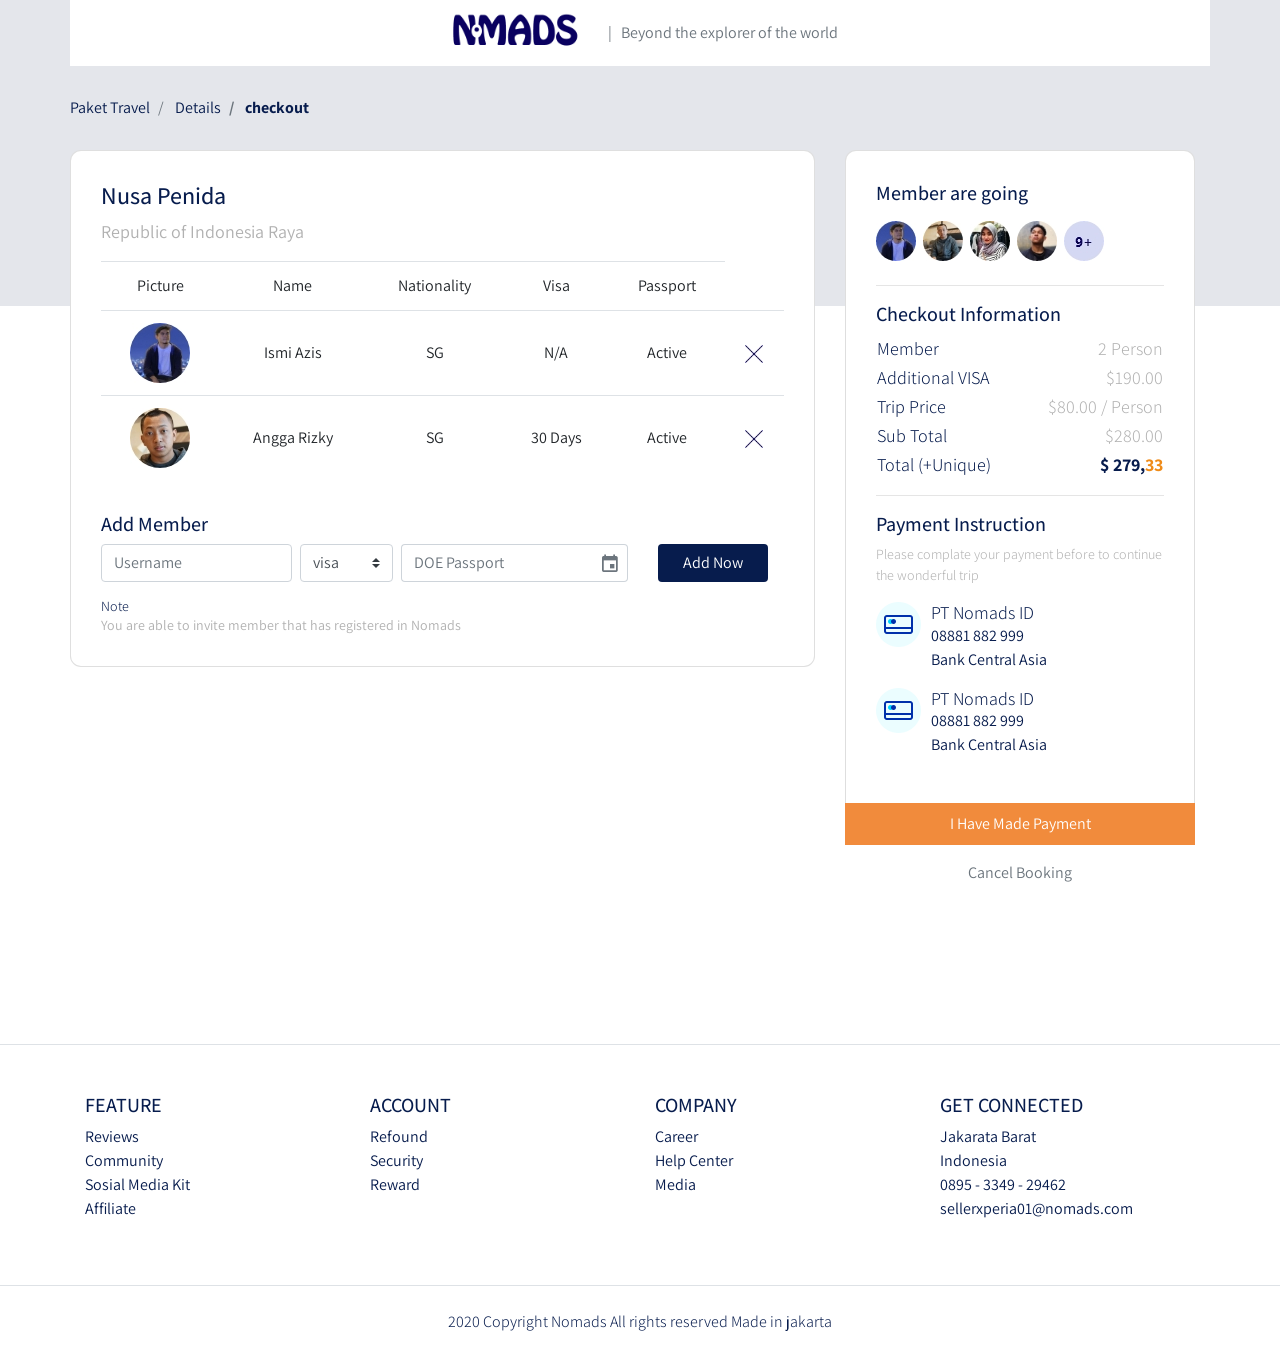
==== commit b50ecfaa: "hosting pertama" ====
--- a/checkout.html
+++ b/checkout.html
@@ -120,28 +120,6 @@
                                         </td>
                                     </tr>
 
-                                    <tr>
-                                        <td>
-                                            <img src="frontend/images/checkout-3.jpg" height="60">
-                                        </td>
-                                        <td class="align-middle">
-                                            Nurlatifah
-                                        </td>
-                                        <td class="align-middle">
-                                            ID
-                                        </td>
-                                        <td class="align-middle">
-                                            N/A
-                                        </td>
-                                        <td class="align-middle">
-                                            Active
-                                        </td>
-                                        <td class="align-middle">
-                                            <a href="#">
-                                                <img src="frontend/images/remove.jpg" >
-                                            </a>
-                                        </td>
-                                    </tr>
                                 </tbody>
                             </table>
                         </div>
